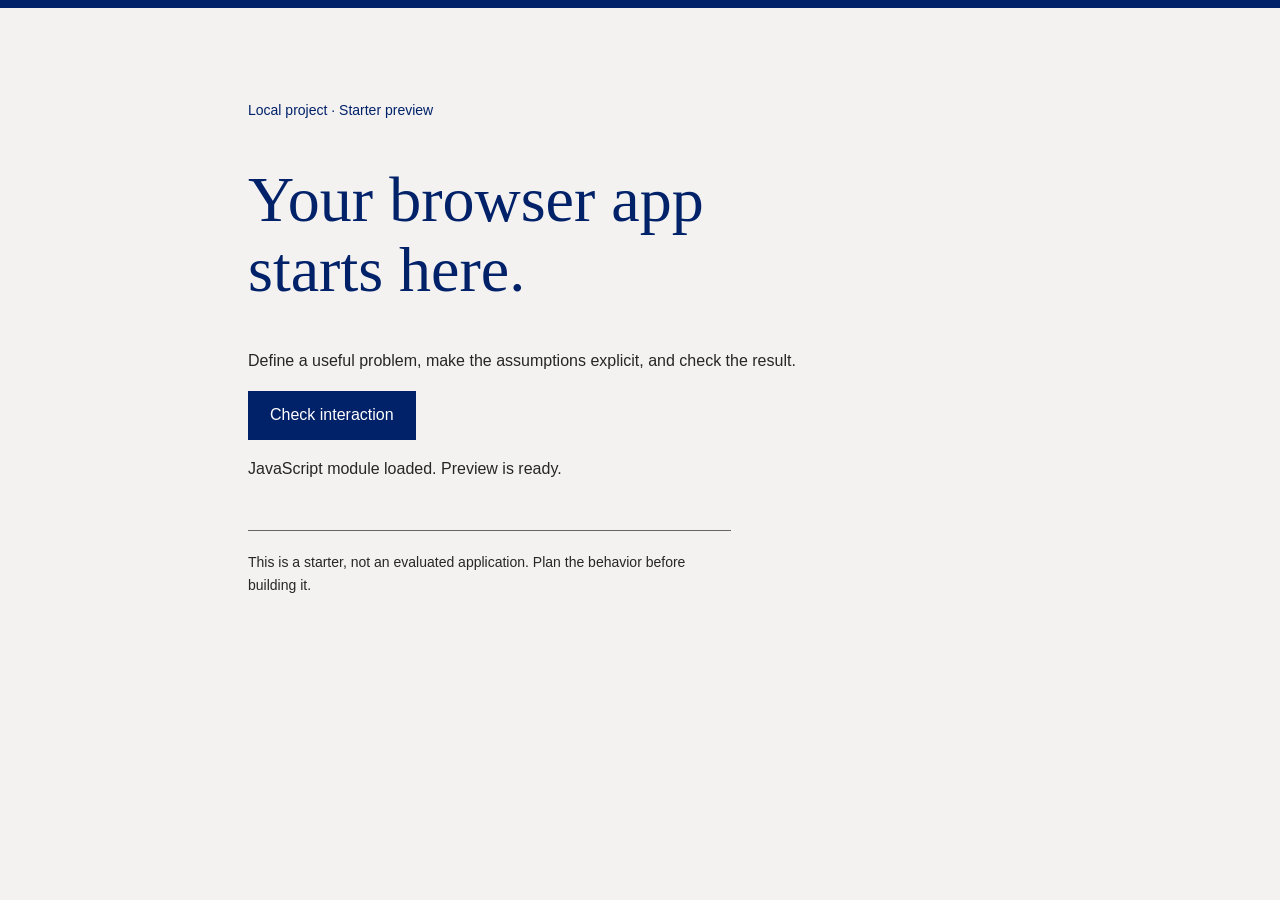
==== app/index.html @ 48ca6312 "Start pricing calculator with browser preview" ====
<!doctype html>
<html lang="en">
<head>
  <meta charset="utf-8">
  <meta name="viewport" content="width=device-width, initial-scale=1">
  <title>Your browser app</title>
  <link rel="stylesheet" href="./style.css">
  <script type="module" src="./app.js"></script>
</head>
<body>
  <main>
    <p class="eyebrow">Local project · Starter preview</p>
    <h1>Your browser app starts here.</h1>
    <p>Define a useful problem, make the assumptions explicit, and check the result.</p>
    <button type="button" id="check">Check interaction</button>
    <p id="status" role="status">Waiting for the JavaScript module. Open this page through your project preview.</p>
    <aside>This is a starter, not an evaluated application. Plan the behavior before building it.</aside>
  </main>
</body>
</html>
---- app/style.css ----
:root { color-scheme: light; font-family: Arial, sans-serif; color: #262626; background: #F3F2F1; }
* { box-sizing: border-box; }
body { margin: 0; border-top: 8px solid #012169; }
main { max-width: 52rem; margin: 0 auto; padding: clamp(1.5rem, 6vw, 5rem) 1.5rem; }
h1 { color: #012169; font: 400 clamp(2.25rem, 6vw, 4rem)/1.1 Georgia, serif; max-width: 16ch; }
p, aside { line-height: 1.65; max-width: 62ch; }
.eyebrow { font-size: .875rem; color: #012169; }
button { font: inherit; padding: .85rem 1.25rem; color: white; background: #012169; border: 2px solid #012169; cursor: pointer; }
button:hover { background: #00539B; }
:focus-visible { outline: 3px solid #00539B; outline-offset: 4px; }
aside { margin-top: 3rem; padding-top: 1.25rem; border-top: 1px solid #666; font-size: .875rem; }
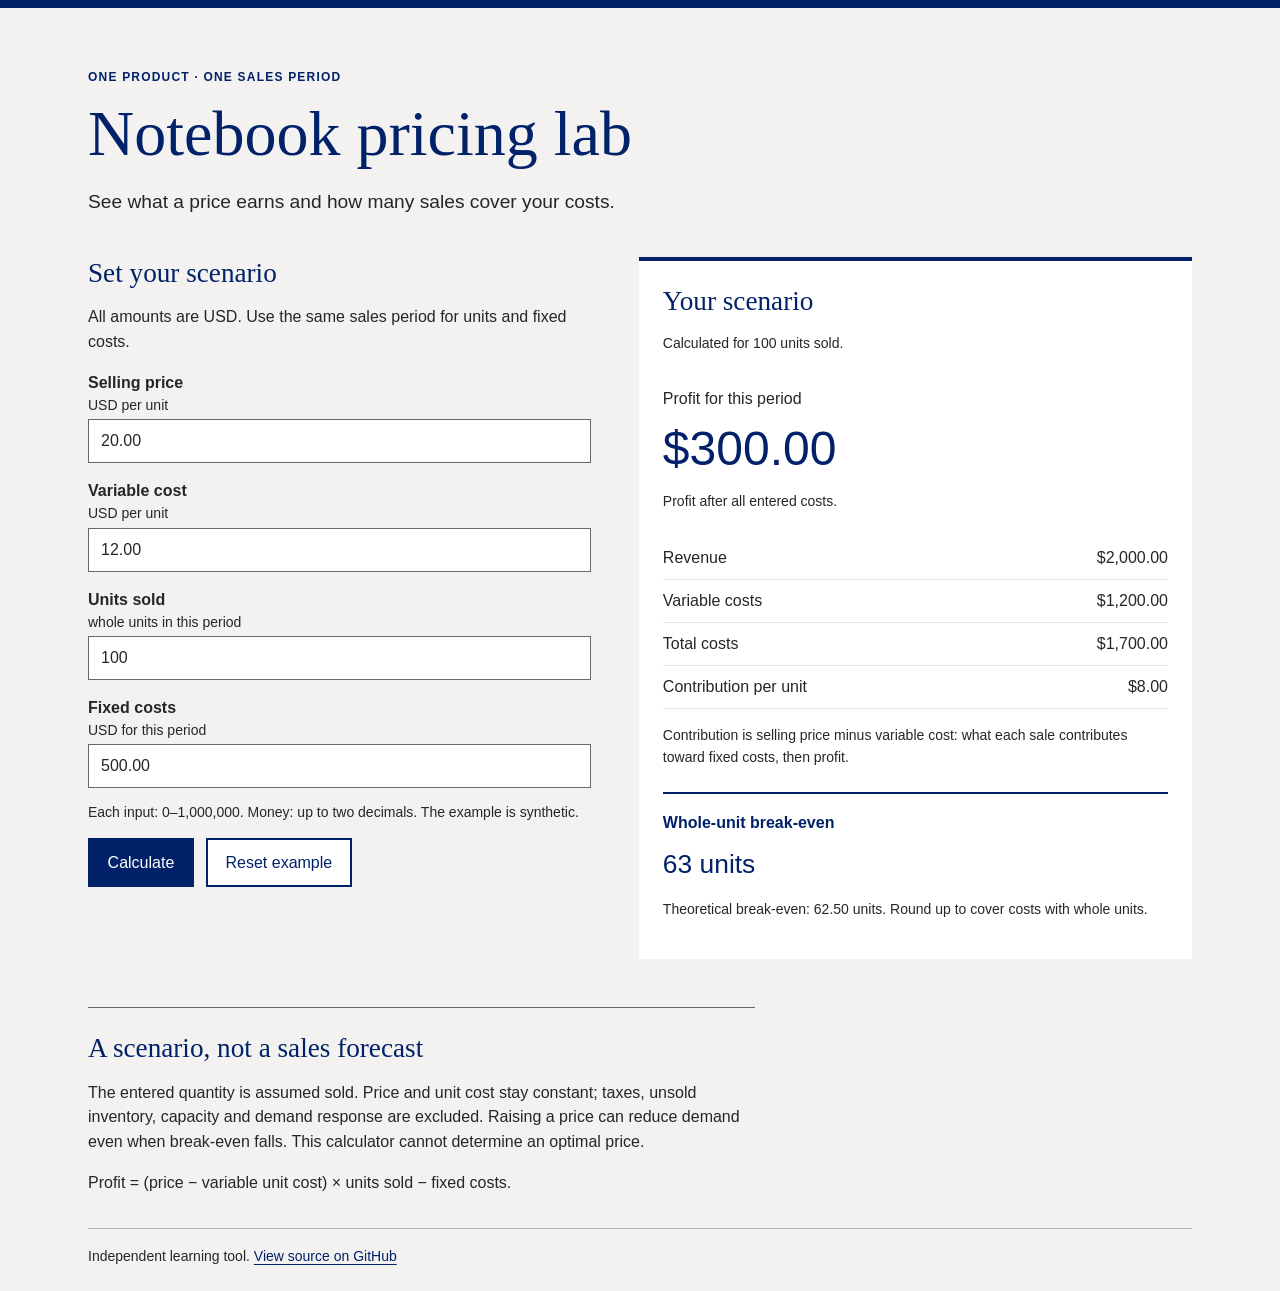
==== commit 39fc83d2: "Build and specify notebook pricing calculator" ====
--- a/app/index.html
+++ b/app/index.html
@@ -3,18 +3,62 @@
 <head>
   <meta charset="utf-8">
   <meta name="viewport" content="width=device-width, initial-scale=1">
-  <title>Your browser app</title>
+  <title>Notebook pricing lab</title>
   <link rel="stylesheet" href="./style.css">
   <script type="module" src="./app.js"></script>
 </head>
 <body>
-  <main>
-    <p class="eyebrow">Local project · Starter preview</p>
-    <h1>Your browser app starts here.</h1>
-    <p>Define a useful problem, make the assumptions explicit, and check the result.</p>
-    <button type="button" id="check">Check interaction</button>
-    <p id="status" role="status">Waiting for the JavaScript module. Open this page through your project preview.</p>
-    <aside>This is a starter, not an evaluated application. Plan the behavior before building it.</aside>
-  </main>
+<main>
+  <header>
+    <p class="eyebrow">ONE PRODUCT · ONE SALES PERIOD</p>
+    <h1>Notebook pricing lab</h1>
+    <p class="intro">See what a price earns and how many sales cover your costs.</p>
+  </header>
+  <div class="workspace">
+    <section aria-labelledby="inputs-title">
+      <h2 id="inputs-title">Set your scenario</h2>
+      <p>All amounts are USD. Use the same sales period for units and fixed costs.</p>
+      <form novalidate>
+        <label for="price">Selling price <span>USD per unit</span></label>
+        <input id="price" name="price" inputmode="decimal" value="20.00" aria-describedby="price-error">
+        <p class="error" id="price-error"></p>
+        <label for="cost">Variable cost <span>USD per unit</span></label>
+        <input id="cost" name="cost" inputmode="decimal" value="12.00" aria-describedby="cost-error">
+        <p class="error" id="cost-error"></p>
+        <label for="quantity">Units sold <span>whole units in this period</span></label>
+        <input id="quantity" name="quantity" inputmode="numeric" value="100" aria-describedby="quantity-error">
+        <p class="error" id="quantity-error"></p>
+        <label for="fixed">Fixed costs <span>USD for this period</span></label>
+        <input id="fixed" name="fixed" inputmode="decimal" value="500.00" aria-describedby="fixed-error">
+        <p class="error" id="fixed-error"></p>
+        <p class="hint">Each input: 0–1,000,000. Money: up to two decimals. The example is synthetic.</p>
+        <div class="actions"><button type="submit">Calculate</button><button type="reset" class="secondary">Reset example</button></div>
+      </form>
+    </section>
+    <section class="results" aria-labelledby="results-title">
+      <h2 id="results-title">Your scenario</h2>
+      <p id="status" role="status">Loading the calculator…</p>
+      <div id="output" hidden>
+        <p class="metric-label">Profit for this period</p>
+        <p class="profit" id="profit"></p>
+        <p class="outcome" id="outcome"></p>
+        <dl>
+          <div><dt>Revenue</dt><dd id="revenue"></dd></div>
+          <div><dt>Variable costs</dt><dd id="variableCost"></dd></div>
+          <div><dt>Total costs</dt><dd id="totalCost"></dd></div>
+          <div><dt>Contribution per unit</dt><dd id="contribution"></dd></div>
+        </dl>
+        <p class="explanation">Contribution is selling price minus variable cost: what each sale contributes toward fixed costs, then profit.</p>
+        <div class="break-even"><h3>Whole-unit break-even</h3><p id="breakEven"></p><p id="break-note"></p></div>
+      </div>
+    </section>
+  </div>
+  <aside aria-labelledby="assumptions-title">
+    <h2 id="assumptions-title">A scenario, not a sales forecast</h2>
+    <p>The entered quantity is assumed sold. Price and unit cost stay constant; taxes, unsold inventory, capacity and demand response are excluded. Raising a price can reduce demand even when break-even falls. This calculator cannot determine an optimal price.</p>
+    <p>Profit = (price − variable unit cost) × units sold − fixed costs.</p>
+  </aside>
+  <footer>Independent learning tool. <a href="https://github.com/jordanmeyer/bab-trial-pricing-2026-10-08">View source on GitHub</a></footer>
+</main>
 </body>
 </html>
--- a/app/style.css
+++ b/app/style.css
@@ -1,11 +1,40 @@
 :root { color-scheme: light; font-family: Arial, sans-serif; color: #262626; background: #F3F2F1; }
 * { box-sizing: border-box; }
 body { margin: 0; border-top: 8px solid #012169; }
-main { max-width: 52rem; margin: 0 auto; padding: clamp(1.5rem, 6vw, 5rem) 1.5rem; }
-h1 { color: #012169; font: 400 clamp(2.25rem, 6vw, 4rem)/1.1 Georgia, serif; max-width: 16ch; }
-p, aside { line-height: 1.65; max-width: 62ch; }
-.eyebrow { font-size: .875rem; color: #012169; }
-button { font: inherit; padding: .85rem 1.25rem; color: white; background: #012169; border: 2px solid #012169; cursor: pointer; }
+main { max-width: 72rem; margin: auto; padding: 3rem 1.5rem 1.5rem; }
+h1, h2, h3 { color: #012169; }
+h1 { font: 400 clamp(2.5rem, 5vw, 4rem)/1.08 Georgia, serif; margin: .75rem 0 1rem; }
+h2 { font: 400 1.7rem/1.2 Georgia, serif; margin: 0 0 1rem; }
+h3 { font-size: 1rem; margin: 0; }
+p { line-height: 1.55; }
+.eyebrow { font-size: .75rem; font-weight: 700; letter-spacing: .1em; color: #012169; }
+.intro { font-size: 1.2rem; margin-bottom: 2.5rem; }
+.workspace { display: grid; grid-template-columns: 1fr 1.1fr; gap: 3rem; align-items: start; }
+label { display: block; font-weight: 700; margin-top: 1.2rem; }
+label span { display: block; font-size: .875rem; font-weight: 400; margin-top: .3rem; }
+input { width: 100%; font: inherit; padding: .75rem; border: 1px solid #666; border-radius: 0; margin-top: .4rem; color: #262626; background: white; }
+input[aria-invalid] { border: 2px solid #C84E00; }
+.error { color: #8a3500; margin: .3rem 0 0; font-size: .875rem; }
+.error:empty { display: none; }
+.hint, .explanation, #break-note, footer { font-size: .875rem; }
+.actions { display: flex; gap: .75rem; flex-wrap: wrap; }
+button { font: inherit; padding: .85rem 1.1rem; color: white; background: #012169; border: 2px solid #012169; cursor: pointer; }
 button:hover { background: #00539B; }
-:focus-visible { outline: 3px solid #00539B; outline-offset: 4px; }
-aside { margin-top: 3rem; padding-top: 1.25rem; border-top: 1px solid #666; font-size: .875rem; }
+button.secondary { color: #012169; background: white; }
+button.secondary:hover { background: #E2E6ED; }
+a { color: #012169; text-decoration-thickness: 1px; text-underline-offset: 3px; }
+:focus-visible { outline: 3px solid #00539B; outline-offset: 4px; box-shadow: 0 0 0 2px white; }
+.results { background: white; border-top: 4px solid #012169; padding: 1.5rem; min-width: 0; }
+#status { font-size: .875rem; }
+.metric-label { margin-top: 2rem; margin-bottom: .5rem; }
+.profit { font-size: clamp(2rem, 4vw, 3rem); line-height: 1.2; color: #012169; margin: 0; overflow-wrap: anywhere; font-variant-numeric: tabular-nums; }
+.outcome { font-size: .875rem; }
+dl { margin-top: 1.5rem; }
+dl div { display: flex; justify-content: space-between; gap: 1rem; border-bottom: 1px solid #E5E5E5; padding: .75rem 0; }
+dd { margin: 0; text-align: right; overflow-wrap: anywhere; min-width: 0; font-variant-numeric: tabular-nums; }
+.break-even { border-top: 2px solid #012169; margin-top: 1.5rem; padding-top: 1.25rem; }
+#breakEven { font-size: 1.65rem; color: #012169; margin: .75rem 0; }
+aside { border-top: 1px solid #666; margin-top: 3rem; padding-top: 1.5rem; max-width: 75ch; }
+footer { margin-top: 2rem; border-top: 1px solid #B5B5B5; padding-top: 1rem; line-height: 1.6; }
+[hidden] { display: none; }
+@media (max-width: 44rem) { main { padding: 2rem 1rem 1rem; } .workspace { grid-template-columns: 1fr; gap: 2rem; } .results { padding: 1.25rem; } }
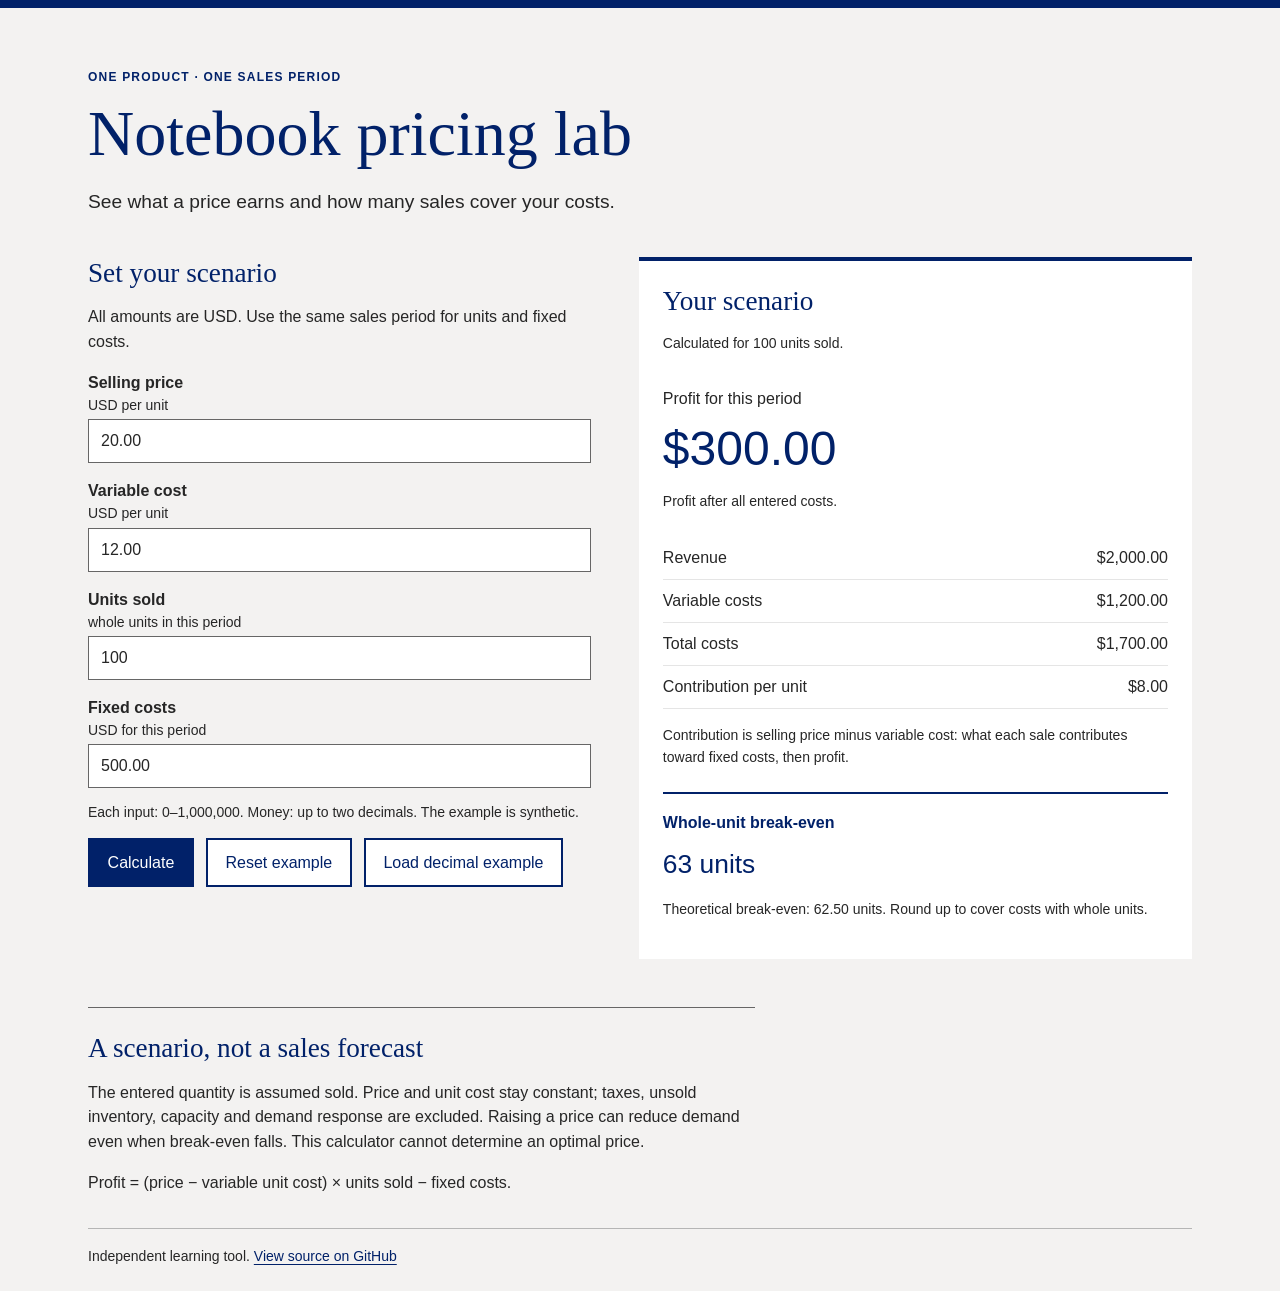
==== commit df0e909f: "Add decimal pricing example after verified publication" ====
--- a/app/index.html
+++ b/app/index.html
@@ -32,7 +32,7 @@
         <input id="fixed" name="fixed" inputmode="decimal" value="500.00" aria-describedby="fixed-error">
         <p class="error" id="fixed-error"></p>
         <p class="hint">Each input: 0–1,000,000. Money: up to two decimals. The example is synthetic.</p>
-        <div class="actions"><button type="submit">Calculate</button><button type="reset" class="secondary">Reset example</button></div>
+        <div class="actions"><button type="submit">Calculate</button><button type="reset" class="secondary">Reset example</button><button type="button" id="decimal-example" class="secondary">Load decimal example</button></div>
       </form>
     </section>
     <section class="results" aria-labelledby="results-title">
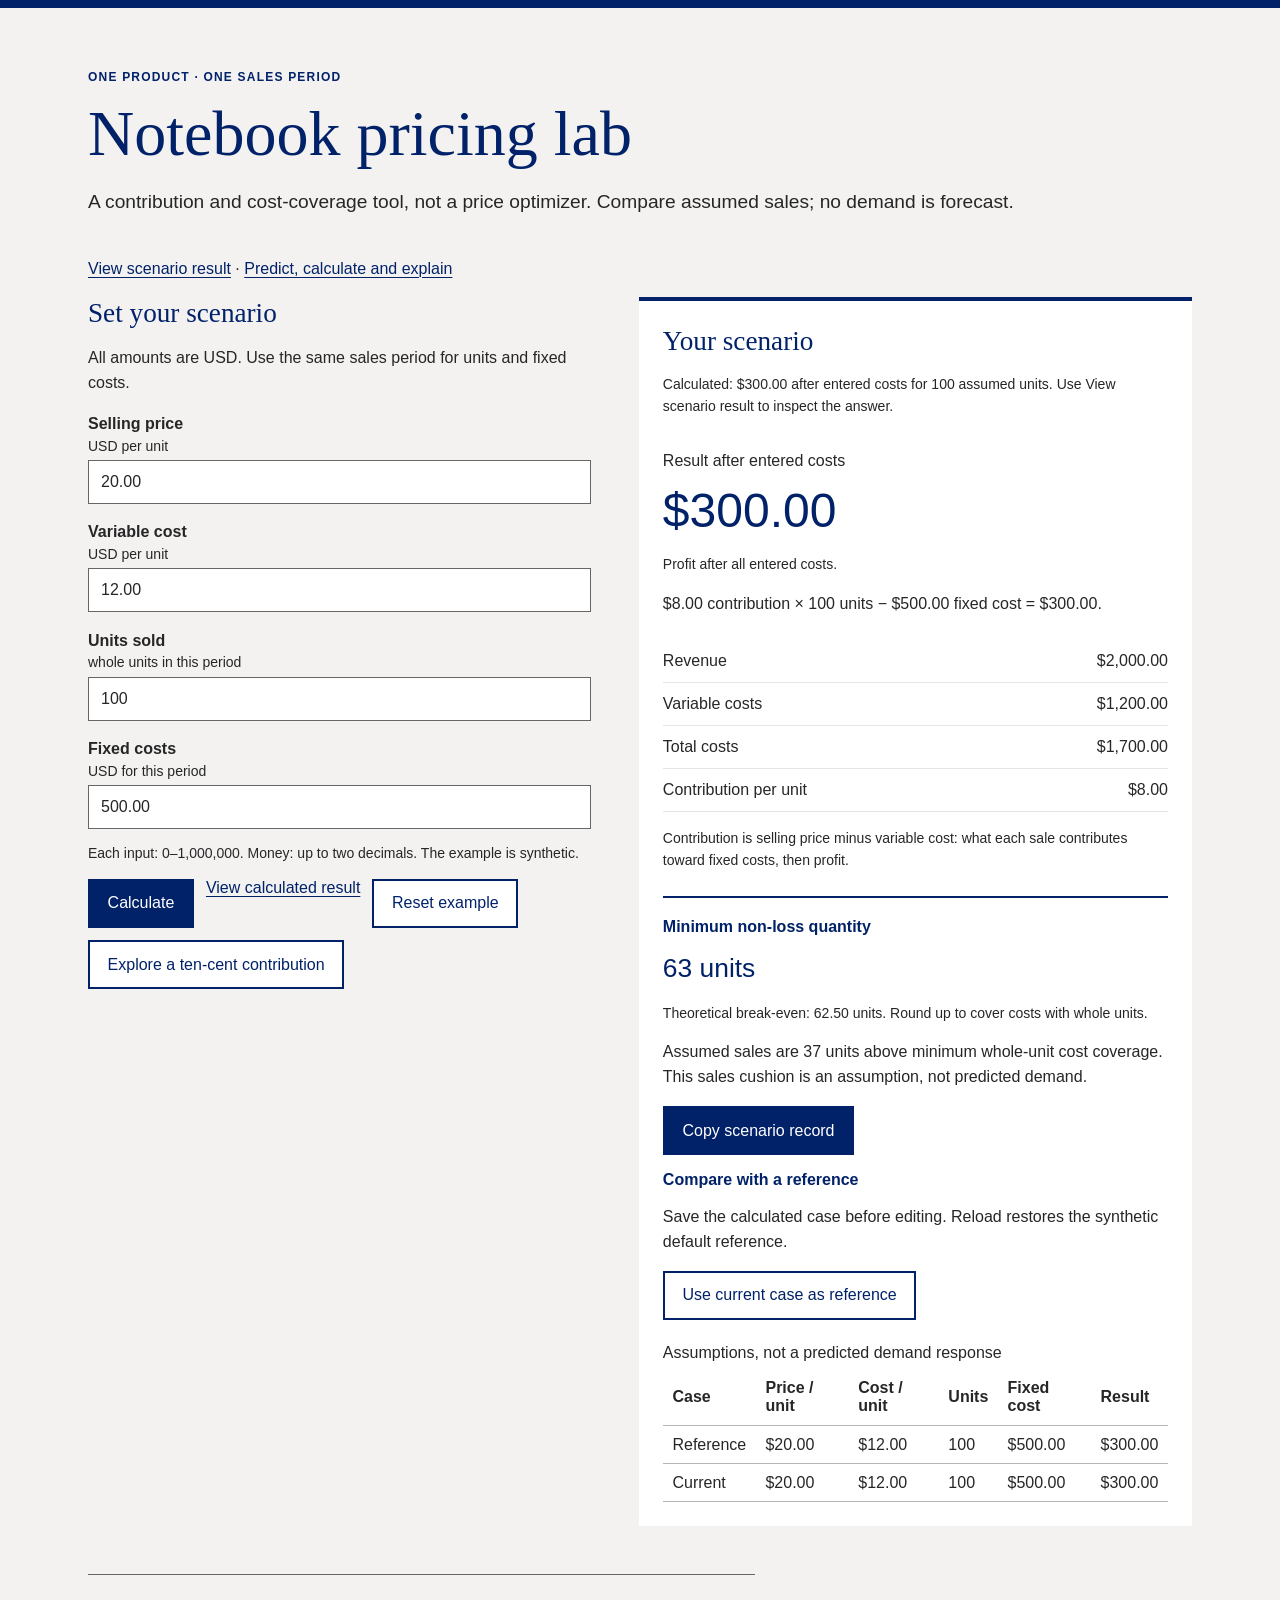
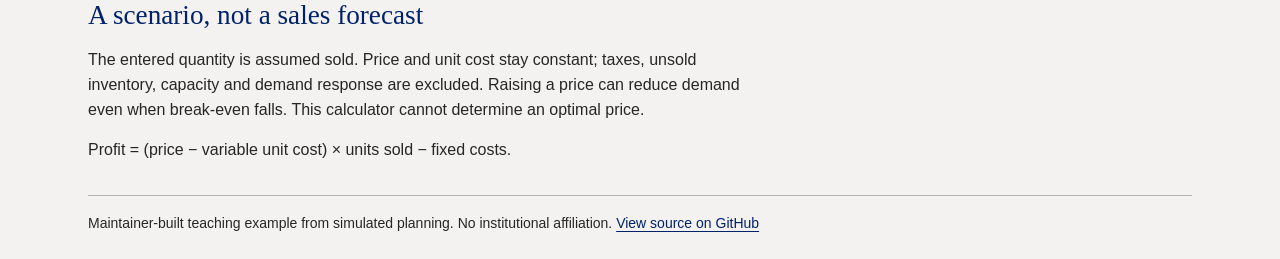
==== commit 7475b8bb: "Teach cost coverage with comparisons and reusable scenario records" ====
--- a/app/index.html
+++ b/app/index.html
@@ -4,16 +4,17 @@
   <meta charset="utf-8">
   <meta name="viewport" content="width=device-width, initial-scale=1">
   <title>Notebook pricing lab</title>
-  <link rel="stylesheet" href="./style.css">
-  <script type="module" src="./app.js"></script>
+  <link rel="stylesheet" href="./style.css?v=4">
+  <script type="module" src="./app.js?v=4"></script>
 </head>
 <body>
 <main>
   <header>
     <p class="eyebrow">ONE PRODUCT · ONE SALES PERIOD</p>
     <h1>Notebook pricing lab</h1>
-    <p class="intro">See what a price earns and how many sales cover your costs.</p>
+    <p class="intro">A contribution and cost-coverage tool, not a price optimizer. Compare assumed sales; no demand is forecast.</p>
   </header>
+  <p><a href="#results-title">View scenario result</a> · <a href="./learn.html">Predict, calculate and explain</a></p>
   <div class="workspace">
     <section aria-labelledby="inputs-title">
       <h2 id="inputs-title">Set your scenario</h2>
@@ -32,16 +33,16 @@
         <input id="fixed" name="fixed" inputmode="decimal" value="500.00" aria-describedby="fixed-error">
         <p class="error" id="fixed-error"></p>
         <p class="hint">Each input: 0–1,000,000. Money: up to two decimals. The example is synthetic.</p>
-        <div class="actions"><button type="submit">Calculate</button><button type="reset" class="secondary">Reset example</button><button type="button" id="decimal-example" class="secondary">Load decimal example</button></div>
+        <div class="actions"><button type="submit">Calculate</button><a href="#results-title">View calculated result</a><button type="reset" class="secondary">Reset example</button><button type="button" id="decimal-example" class="secondary">Explore a ten-cent contribution</button></div>
       </form>
     </section>
     <section class="results" aria-labelledby="results-title">
-      <h2 id="results-title">Your scenario</h2>
+      <h2 id="results-title" tabindex="-1">Your scenario</h2>
       <p id="status" role="status">Loading the calculator…</p>
-      <div id="output" hidden>
-        <p class="metric-label">Profit for this period</p>
+      <p id="pending" hidden>Inputs changed—calculate to update. Previous numbers are hidden.</p><div id="output" hidden>
+        <p class="metric-label">Result after entered costs</p>
         <p class="profit" id="profit"></p>
-        <p class="outcome" id="outcome"></p>
+        <p class="outcome" id="outcome"></p><p id="derivation"></p>
         <dl>
           <div><dt>Revenue</dt><dd id="revenue"></dd></div>
           <div><dt>Variable costs</dt><dd id="variableCost"></dd></div>
@@ -49,8 +50,9 @@
           <div><dt>Contribution per unit</dt><dd id="contribution"></dd></div>
         </dl>
         <p class="explanation">Contribution is selling price minus variable cost: what each sale contributes toward fixed costs, then profit.</p>
-        <div class="break-even"><h3>Whole-unit break-even</h3><p id="breakEven"></p><p id="break-note"></p></div>
+        <div class="break-even"><h3>Minimum non-loss quantity</h3><p id="breakEven"></p><p id="break-note"></p><p id="safety"></p></div><button type="button" id="copy">Copy scenario record</button><p id="copy-status" role="status"></p>
       </div>
+      <h3>Compare with a reference</h3><p>Save the calculated case before editing. Reload restores the synthetic default reference.</p><button id="save" type="button" class="secondary">Use current case as reference</button><div class="table-scroll" tabindex="0" role="region" aria-label="Scenario comparison"><table><caption>Assumptions, not a predicted demand response</caption><thead><tr><th>Case</th><th>Price / unit</th><th>Cost / unit</th><th>Units</th><th>Fixed cost</th><th>Result</th></tr></thead><tbody id="comparison"></tbody></table></div>
     </section>
   </div>
   <aside aria-labelledby="assumptions-title">
@@ -58,7 +60,7 @@
     <p>The entered quantity is assumed sold. Price and unit cost stay constant; taxes, unsold inventory, capacity and demand response are excluded. Raising a price can reduce demand even when break-even falls. This calculator cannot determine an optimal price.</p>
     <p>Profit = (price − variable unit cost) × units sold − fixed costs.</p>
   </aside>
-  <footer>Independent learning tool. <a href="https://github.com/jordanmeyer/bab-trial-pricing-2026-10-08">View source on GitHub</a></footer>
+  <footer>Maintainer-built teaching example from simulated planning. No institutional affiliation. <a href="https://github.com/jordanmeyer/bab-trial-pricing-2026-10-08">View source on GitHub</a></footer>
 </main>
 </body>
 </html>
--- a/app/style.css
+++ b/app/style.css
@@ -38,3 +38,5 @@
 footer { margin-top: 2rem; border-top: 1px solid #B5B5B5; padding-top: 1rem; line-height: 1.6; }
 [hidden] { display: none; }
 @media (max-width: 44rem) { main { padding: 2rem 1rem 1rem; } .workspace { grid-template-columns: 1fr; gap: 2rem; } .results { padding: 1.25rem; } }
+
+.results { min-height: 32rem; } button:disabled { background:#E5E5E5; color:#666; border-color:#666; cursor:default; } .table-scroll { overflow-x:auto; } table { border-collapse:collapse; width:100%; margin-top:1rem; } th,td { text-align:left; padding:.6rem; border-bottom:1px solid #B5B5B5; } caption { text-align:left; padding:.5rem 0; } pre { white-space:pre-wrap; overflow-wrap:anywhere; } details { margin:1rem 0; } summary { cursor:pointer; padding:.5rem 0; }
